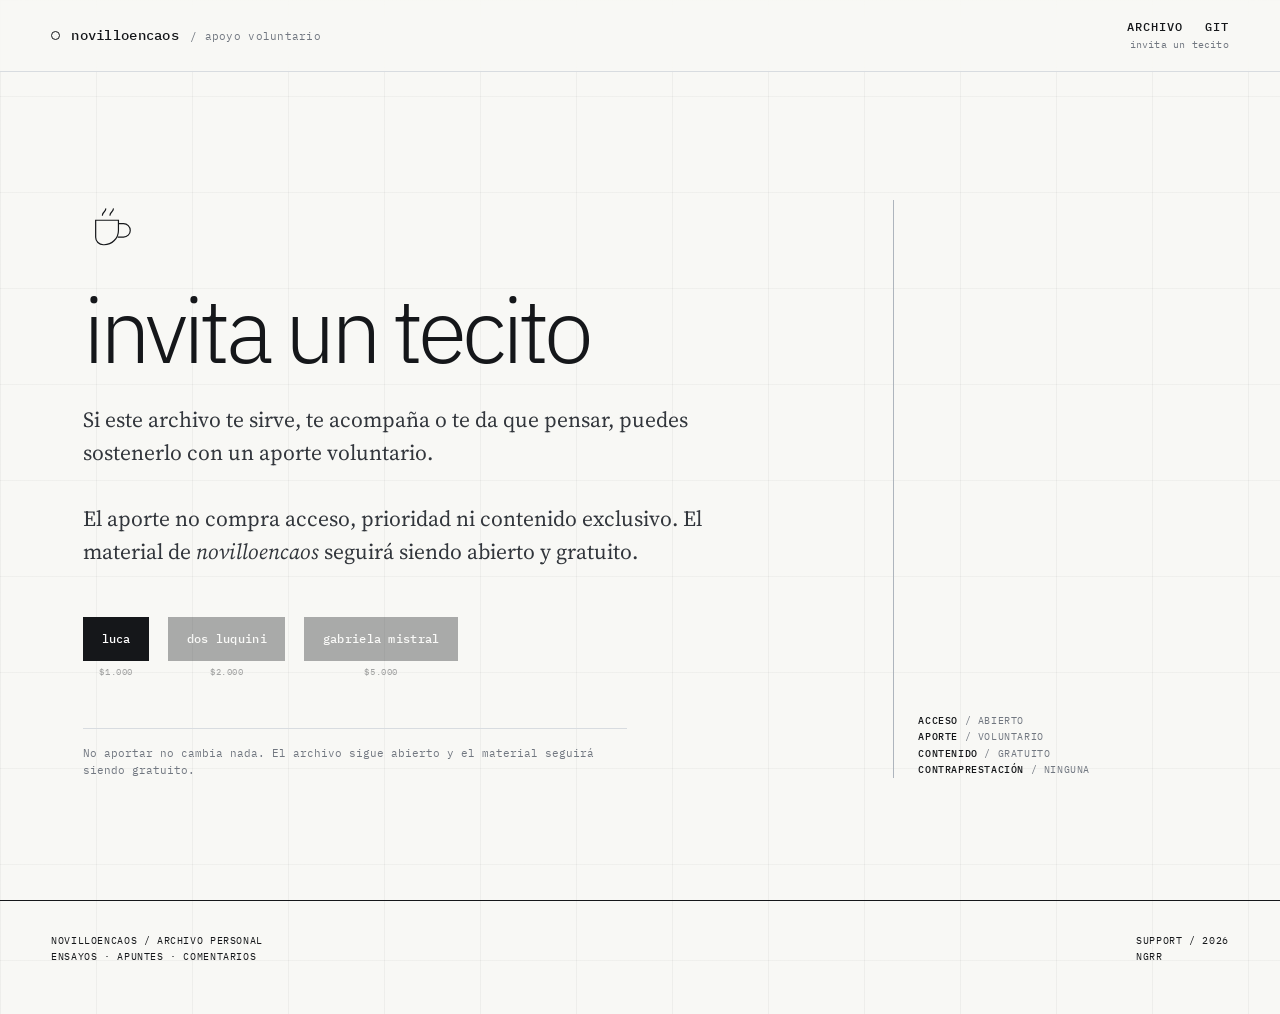
==== apoyar/index.html @ e767b3f0 "content: add voluntary support page" ====
<!doctype html>
<html lang="es">
<head>
  <meta charset="utf-8">
  <meta name="viewport" content="width=device-width,initial-scale=1">
  <meta name="description" content="Aporte voluntario para sostener novilloencaos. El archivo permanece abierto y gratuito.">
  <title>invita un tecito — novilloencaos</title>
  <link rel="stylesheet" href="../assets/css/site.css">
  <link rel="stylesheet" href="../assets/css/support.css">
</head>
<body class="site-grid">
  <header class="site-header">
    <a class="brand" href="../"><i aria-hidden="true"></i><span>novilloencaos</span><small>/ apoyo voluntario</small></a>
    <nav class="site-nav" aria-label="Navegación principal">
      <a href="../#archivo">Archivo</a>
      <a href="https://github.com/NGRR/novilloencaos">Git</a>
    </nav>
  </header>

  <main class="support-shell">
    <section class="support-page" aria-labelledby="support-title">
      <div class="support-main">
        <div class="support-cup" aria-hidden="true">
          <svg viewBox="0 0 64 64" fill="none" xmlns="http://www.w3.org/2000/svg">
            <path d="M15 24H42V36C42 45.3888 34.3888 53 25 53H24C19.0294 53 15 48.9706 15 44V24Z" stroke="currentColor" stroke-width="1.4"/>
            <path d="M42 28H48C52.4183 28 56 31.5817 56 36C56 40.4183 52.4183 44 48 44H41" stroke="currentColor" stroke-width="1.4"/>
            <path d="M23 18C23 14.5 27 14 27 10.5" stroke="currentColor" stroke-width="1.4" stroke-linecap="round"/>
            <path d="M32 18C32 14.5 36 14 36 10.5" stroke="currentColor" stroke-width="1.4" stroke-linecap="round"/>
          </svg>
        </div>

        <h1 id="support-title">invita un tecito</h1>

        <p class="support-copy">
          Si este archivo te sirve, te acompaña o te da que pensar, puedes sostenerlo con un aporte voluntario.
        </p>

        <p class="support-copy">
          El aporte no compra acceso, prioridad ni contenido exclusivo. El material de <em>novilloencaos</em> seguirá siendo abierto y gratuito.
        </p>

        <div class="support-options" aria-label="Opciones de aporte">
          <div class="support-option">
            <a class="support-button" href="https://pay.sumup.com/b2c/QKE87Z0O" target="_blank" rel="noopener noreferrer">luca</a>
            <span class="support-amount">$1.000</span>
          </div>

          <div class="support-option">
            <span class="support-button is-pending" aria-disabled="true">dos luquini</span>
            <span class="support-amount">$2.000</span>
          </div>

          <div class="support-option">
            <span class="support-button is-pending" aria-disabled="true">gabriela mistral</span>
            <span class="support-amount">$5.000</span>
          </div>
        </div>

        <p class="support-note">
          No aportar no cambia nada. El archivo sigue abierto y el material seguirá siendo gratuito.
        </p>
      </div>

      <aside class="support-meta" aria-label="Condiciones del aporte">
        <div>
          <strong>ACCESO</strong> / ABIERTO<br>
          <strong>APORTE</strong> / VOLUNTARIO<br>
          <strong>CONTENIDO</strong> / GRATUITO<br>
          <strong>CONTRAPRESTACIÓN</strong> / NINGUNA
        </div>
      </aside>
    </section>
  </main>

  <footer class="site-footer">
    <div>novilloencaos / archivo personal<br>ensayos · apuntes · comentarios</div>
    <div>support / 2026<br>NGRR</div>
  </footer>
  <script src="../assets/js/site.js"></script>
</body>
</html>
---- assets/css/site.css ----
@import url('https://fonts.googleapis.com/css2?family=IBM+Plex+Mono:wght@400;500&family=IBM+Plex+Sans:wght@300;400;500;600&family=Source+Serif+4:opsz,wght@8..60,400;8..60,500&display=swap');

:root{
  --paper:#f8f8f5;
  --white:#ffffff;
  --ink:#15171a;
  --muted:#717780;
  --line:#d8dce0;
  --line-strong:#aeb5bd;
  --blue:#1d4ed8;
  --blue-soft:#e9efff;
  --measure:76rem;
  --article:46rem;
  --gutter:clamp(1.25rem,4vw,4rem);
  --sans:'IBM Plex Sans',system-ui,sans-serif;
  --mono:'IBM Plex Mono',ui-monospace,monospace;
  --serif:'Source Serif 4',Georgia,serif;
}

*{box-sizing:border-box}
html{scroll-behavior:smooth}
body{
  margin:0;
  background:var(--paper);
  color:var(--ink);
  font-family:var(--sans);
  font-size:16px;
  line-height:1.6;
  -webkit-font-smoothing:antialiased;
}
a{color:inherit;text-decoration:none}
a:hover{color:var(--blue)}
::selection{background:var(--blue);color:#fff}

.site-grid{
  min-height:100vh;
  background-image:
    linear-gradient(to right,rgba(21,23,26,.045) 1px,transparent 1px),
    linear-gradient(to bottom,rgba(21,23,26,.035) 1px,transparent 1px);
  background-size:96px 96px;
}

.site-header{
  position:sticky;
  top:0;
  z-index:50;
  display:grid;
  grid-template-columns:1fr auto;
  align-items:center;
  min-height:72px;
  padding:0 var(--gutter);
  border-bottom:1px solid var(--line);
  background:rgba(248,248,245,.92);
  backdrop-filter:blur(16px);
}
.brand{
  display:flex;
  align-items:baseline;
  gap:.7rem;
  font:500 .85rem/1 var(--mono);
  letter-spacing:.02em;
}
.brand i{display:inline-block;width:9px;height:9px;border:1px solid var(--ink);border-radius:50%}
.brand small{color:var(--muted);font-weight:400}
.site-nav{display:flex;gap:1.4rem;font:500 .72rem/1 var(--mono);text-transform:uppercase;letter-spacing:.08em}

.page-shell{max-width:var(--measure);margin:0 auto;padding:0 var(--gutter)}
.hero{
  position:relative;
  min-height:72vh;
  display:grid;
  grid-template-columns:minmax(0,1.45fr) minmax(240px,.55fr);
  gap:clamp(3rem,8vw,8rem);
  align-items:end;
  padding:clamp(6rem,10vw,10rem) 0 4.5rem;
  border-bottom:1px solid var(--ink);
}
.hero:before{
  content:'00—ARCHIVO / 2026';
  position:absolute;
  top:2rem;
  left:0;
  font:500 .66rem/1 var(--mono);
  letter-spacing:.1em;
  color:var(--muted);
}
.hero-copy h1{
  margin:0;
  max-width:13ch;
  font:300 clamp(4rem,10vw,9rem)/.84 var(--sans);
  letter-spacing:-.065em;
}
.hero-copy h1 span{display:block;color:var(--blue)}
.hero-copy p{
  max-width:44rem;
  margin:2rem 0 0;
  font:400 clamp(1.15rem,2vw,1.55rem)/1.45 var(--serif);
}
.hero-meta{
  align-self:stretch;
  display:flex;
  flex-direction:column;
  justify-content:flex-end;
  border-left:1px solid var(--line-strong);
  padding-left:1.5rem;
  font:400 .68rem/1.55 var(--mono);
  text-transform:uppercase;
  letter-spacing:.06em;
  color:var(--muted);
}
.hero-meta .axis{margin:0 0 auto;display:grid;gap:.5rem}
.hero-meta .axis:before{content:'';width:100%;height:1px;background:var(--ink)}

.archive{padding:5rem 0 8rem}
.archive-head{
  display:grid;
  grid-template-columns:1fr 2fr;
  gap:2rem;
  padding-bottom:1rem;
  border-bottom:1px solid var(--line-strong);
  font:500 .68rem/1 var(--mono);
  text-transform:uppercase;
  letter-spacing:.08em;
}
.archive-list{list-style:none;margin:0;padding:0}
.archive-item{
  display:grid;
  grid-template-columns:minmax(100px,.45fr) minmax(0,2fr) minmax(160px,.65fr);
  gap:2rem;
  padding:2rem 0 2.25rem;
  border-bottom:1px solid var(--line);
  transition:padding .2s ease;
}
.archive-item:hover{padding-left:1rem}
.archive-code{font:400 .68rem/1.5 var(--mono);color:var(--muted)}
.archive-title h2{margin:0;font:400 clamp(1.8rem,3.3vw,3rem)/1.05 var(--sans);letter-spacing:-.035em}
.archive-title p{max-width:42rem;margin:.8rem 0 0;color:#3d4248;font-family:var(--serif);font-size:1.04rem}
.archive-tags{display:flex;flex-wrap:wrap;align-content:flex-start;gap:.4rem}
.tag{border:1px solid var(--line-strong);padding:.25rem .42rem;font:400 .61rem/1 var(--mono);text-transform:uppercase;letter-spacing:.04em;background:rgba(255,255,255,.55)}

.site-footer{
  display:grid;
  grid-template-columns:1fr auto;
  gap:2rem;
  align-items:end;
  padding:2rem var(--gutter) 3rem;
  border-top:1px solid var(--ink);
  font:400 .64rem/1.6 var(--mono);
  text-transform:uppercase;
  letter-spacing:.06em;
}

/* Ensayo */
.reading-progress{position:fixed;top:71px;left:0;z-index:60;height:2px;width:0;background:var(--blue)}
.essay-shell{max-width:var(--measure);margin:0 auto;padding:0 var(--gutter)}
.essay-hero{
  position:relative;
  display:grid;
  grid-template-columns:minmax(0,2fr) minmax(220px,.7fr);
  gap:clamp(3rem,8vw,8rem);
  padding:clamp(5rem,9vw,9rem) 0 4rem;
  border-bottom:1px solid var(--ink);
}
.essay-kicker{font:500 .68rem/1.4 var(--mono);text-transform:uppercase;letter-spacing:.1em;color:var(--blue);margin:0 0 2rem}
.essay-hero h1{max-width:15ch;margin:0;font:300 clamp(3.3rem,7vw,6.8rem)/.9 var(--sans);letter-spacing:-.06em}
.essay-deck{max-width:46rem;margin:2rem 0 0;font:400 clamp(1.15rem,2vw,1.45rem)/1.45 var(--serif);color:#32363c}
.essay-spec{
  align-self:end;
  border-left:1px solid var(--line-strong);
  padding-left:1.25rem;
  font:400 .66rem/1.65 var(--mono);
  text-transform:uppercase;
  color:var(--muted);
}
.essay-spec strong{color:var(--ink);font-weight:500}

.essay-layout{
  display:grid;
  grid-template-columns:minmax(150px,.4fr) minmax(0,1.55fr) minmax(130px,.35fr);
  gap:clamp(2rem,5vw,5rem);
  align-items:start;
  padding:4.5rem 0 7rem;
}
.toc{
  position:sticky;
  top:108px;
  max-height:calc(100vh - 130px);
  overflow:auto;
  font:400 .64rem/1.35 var(--mono);
}
.toc-title{display:block;margin-bottom:1rem;padding-bottom:.65rem;border-bottom:1px solid var(--line-strong);text-transform:uppercase;letter-spacing:.08em;color:var(--muted)}
.toc ol{list-style:none;margin:0;padding:0;counter-reset:toc}
.toc li{counter-increment:toc;border-bottom:1px solid var(--line)}
.toc a{display:grid;grid-template-columns:2rem 1fr;gap:.45rem;padding:.55rem 0;color:#555b63}
.toc a:before{content:counter(toc,decimal-leading-zero);color:var(--blue)}
.toc a.active{color:var(--ink);font-weight:500}

.essay-body{min-width:0}
.essay-section{scroll-margin-top:110px;padding:0 0 4.75rem}
.essay-section+.essay-section{padding-top:1.5rem;border-top:1px solid var(--line)}
.section-number{display:block;margin:0 0 1.1rem;font:500 .68rem/1 var(--mono);letter-spacing:.08em;color:var(--blue)}
.essay-section h2{margin:0 0 1.7rem;font:400 clamp(1.9rem,3.5vw,3.2rem)/1.05 var(--sans);letter-spacing:-.04em}
.essay-section p{max-width:var(--article);margin:0 0 1.35rem;font:400 1.08rem/1.78 var(--serif);color:#25282d}
.essay-section p:first-of-type{font-size:1.18rem;color:var(--ink)}
.essay-section em{font-style:italic}
.essay-section strong{font-weight:500}

.margin-notes{position:sticky;top:108px;font:400 .62rem/1.55 var(--mono);color:var(--muted)}
.margin-note{position:relative;margin-bottom:2rem;padding-top:.75rem;border-top:1px solid var(--line-strong)}
.margin-note:before{content:'+';position:absolute;left:-1rem;top:.67rem;color:var(--blue)}
.margin-note b{display:block;margin-bottom:.35rem;color:var(--ink);font-weight:500;text-transform:uppercase;letter-spacing:.04em}

.quote-axis{
  position:relative;
  margin:3rem 0 3.2rem;
  padding:1.5rem 0 1.5rem 2rem;
  border-left:2px solid var(--blue);
  font:400 1.35rem/1.5 var(--serif);
}
.quote-axis:before{content:'FIG. / AXIS';position:absolute;top:-.85rem;left:0;background:var(--paper);padding-right:.5rem;font:500 .58rem/1 var(--mono);letter-spacing:.08em;color:var(--muted)}

.source-note{
  max-width:var(--article);
  margin:0 0 4.75rem;
  padding:1.15rem 1.25rem 1.25rem;
  border:1px solid var(--line-strong);
  background:rgba(255,255,255,.42);
}
.source-note b{
  display:block;
  margin-bottom:.65rem;
  font:500 .62rem/1 var(--mono);
  letter-spacing:.1em;
  color:var(--blue);
}
.source-note p{
  margin:0;
  font:400 .78rem/1.65 var(--mono);
  color:#454a51;
}
.closing-question{
  max-width:var(--article);
  margin:3.5rem 0 0;
  padding:2.25rem 0 .25rem;
  border-top:1px solid var(--ink);
  font:400 clamp(1.7rem,3.4vw,2.8rem)/1.2 var(--serif);
  letter-spacing:-.025em;
}
.closing-question:before{
  content:'PREGUNTA / ABIERTA';
  display:block;
  margin-bottom:1.25rem;
  font:500 .58rem/1 var(--mono);
  letter-spacing:.1em;
  color:var(--blue);
}

.back-link{display:inline-flex;align-items:center;gap:.6rem;margin-top:1rem;font:500 .66rem/1 var(--mono);text-transform:uppercase;letter-spacing:.08em}
.back-link:before{content:'←'}

@media(max-width:900px){
  .hero,.essay-hero{grid-template-columns:1fr;min-height:auto}
  .hero-meta,.essay-spec{border-left:0;border-top:1px solid var(--line-strong);padding:1rem 0 0}
  .archive-item{grid-template-columns:90px 1fr}.archive-tags{grid-column:2}
  .essay-layout{grid-template-columns:1fr}.toc,.margin-notes{position:static;max-height:none}
  .toc{border-bottom:1px solid var(--line-strong);padding-bottom:2rem}.margin-notes{display:none}
}

@media(max-width:640px){
  :root{--gutter:1rem}
  .site-grid{background-size:48px 48px}
  .site-header{min-height:62px}.reading-progress{top:61px}
  .site-nav{gap:.8rem;font-size:.61rem}.site-nav a:nth-child(2){display:none}
  .brand small{display:none}
  .hero{padding-top:6rem}.hero-copy h1{font-size:clamp(3.7rem,20vw,6rem)}
  .archive-head{grid-template-columns:1fr}.archive-head span:last-child{display:none}
  .archive-item{grid-template-columns:1fr;gap:.65rem;padding:1.5rem 0}.archive-item:hover{padding-left:0}.archive-tags{grid-column:auto}
  .essay-hero{padding-top:4.5rem}.essay-hero h1{font-size:clamp(3rem,16vw,5rem)}
  .essay-layout{padding-top:2.5rem}.essay-section{padding-bottom:3.5rem}
  .essay-section p{font-size:1.04rem;line-height:1.72}
  .source-note{margin-bottom:3.5rem}
  .closing-question{font-size:clamp(1.55rem,8vw,2.1rem)}
  .site-footer{grid-template-columns:1fr}
}

@media(prefers-reduced-motion:reduce){html{scroll-behavior:auto}*{transition:none!important}}
---- assets/css/support.css ----
.header-actions{
  display:flex;
  flex-direction:column;
  align-items:flex-end;
  gap:.42rem;
}

.support-utility{
  font:400 .62rem/1 var(--mono);
  letter-spacing:.02em;
  color:var(--muted);
  text-transform:none;
}

.support-utility:hover,
.support-utility:focus-visible{color:var(--ink)}

.support-shell{
  max-width:var(--measure);
  min-height:calc(100vh - 72px);
  margin:0 auto;
  padding:0 var(--gutter);
}

.support-page{
  display:grid;
  grid-template-columns:minmax(0,1.4fr) minmax(220px,.6fr);
  gap:clamp(3rem,8vw,8rem);
  padding:clamp(6rem,10vw,9rem) 0 7rem;
}

.support-main{max-width:48rem}

.support-cup{
  width:54px;
  height:54px;
  margin:0 0 2.25rem;
  color:var(--ink);
}

.support-cup svg{display:block;width:100%;height:100%}

.support-page h1{
  margin:0;
  font:300 clamp(3.4rem,7vw,6.4rem)/.9 var(--sans);
  letter-spacing:-.055em;
}

.support-copy{
  max-width:39rem;
  margin:2rem 0 0;
  font:400 clamp(1.1rem,1.8vw,1.35rem)/1.55 var(--serif);
  color:#32363c;
}

.support-options{
  display:flex;
  align-items:flex-start;
  gap:clamp(.65rem,1.5vw,1.2rem);
  flex-wrap:wrap;
  margin-top:3rem;
}

.support-option{
  display:flex;
  flex-direction:column;
  align-items:center;
  gap:.42rem;
}

.support-button{
  display:inline-flex;
  align-items:center;
  justify-content:center;
  min-height:44px;
  padding:0 1.15rem;
  background:var(--ink);
  color:#fff;
  border:0;
  font:500 .72rem/1 var(--mono);
  letter-spacing:.025em;
  white-space:nowrap;
  text-decoration:none;
  transition:opacity .16s ease,background-color .16s ease;
}

.support-button:hover,
.support-button:focus-visible{
  color:#fff;
  background:#2a2d31;
}

.support-button.is-pending{
  cursor:default;
  opacity:.34;
}

.support-amount{
  font:400 .58rem/1 var(--mono);
  letter-spacing:.06em;
  color:rgba(21,23,26,.38);
}

.support-note{
  max-width:34rem;
  margin:3.2rem 0 0;
  padding-top:1rem;
  border-top:1px solid var(--line);
  font:400 .66rem/1.6 var(--mono);
  color:var(--muted);
}

.support-meta{
  align-self:stretch;
  display:flex;
  flex-direction:column;
  justify-content:flex-end;
  border-left:1px solid var(--line-strong);
  padding-left:1.5rem;
  font:400 .62rem/1.65 var(--mono);
  text-transform:uppercase;
  letter-spacing:.06em;
  color:var(--muted);
}

.support-meta strong{color:var(--ink);font-weight:500}

@media(max-width:900px){
  .support-page{grid-template-columns:1fr}
  .support-meta{border-left:0;border-top:1px solid var(--line-strong);padding:1rem 0 0}
}

@media(max-width:640px){
  .header-actions{gap:.28rem}
  .support-utility{font-size:.56rem}
  .support-shell{min-height:calc(100vh - 62px)}
  .support-page{padding-top:4.5rem}
  .support-options{gap:.8rem .55rem}
  .support-button{padding:0 .85rem;font-size:.66rem}
}
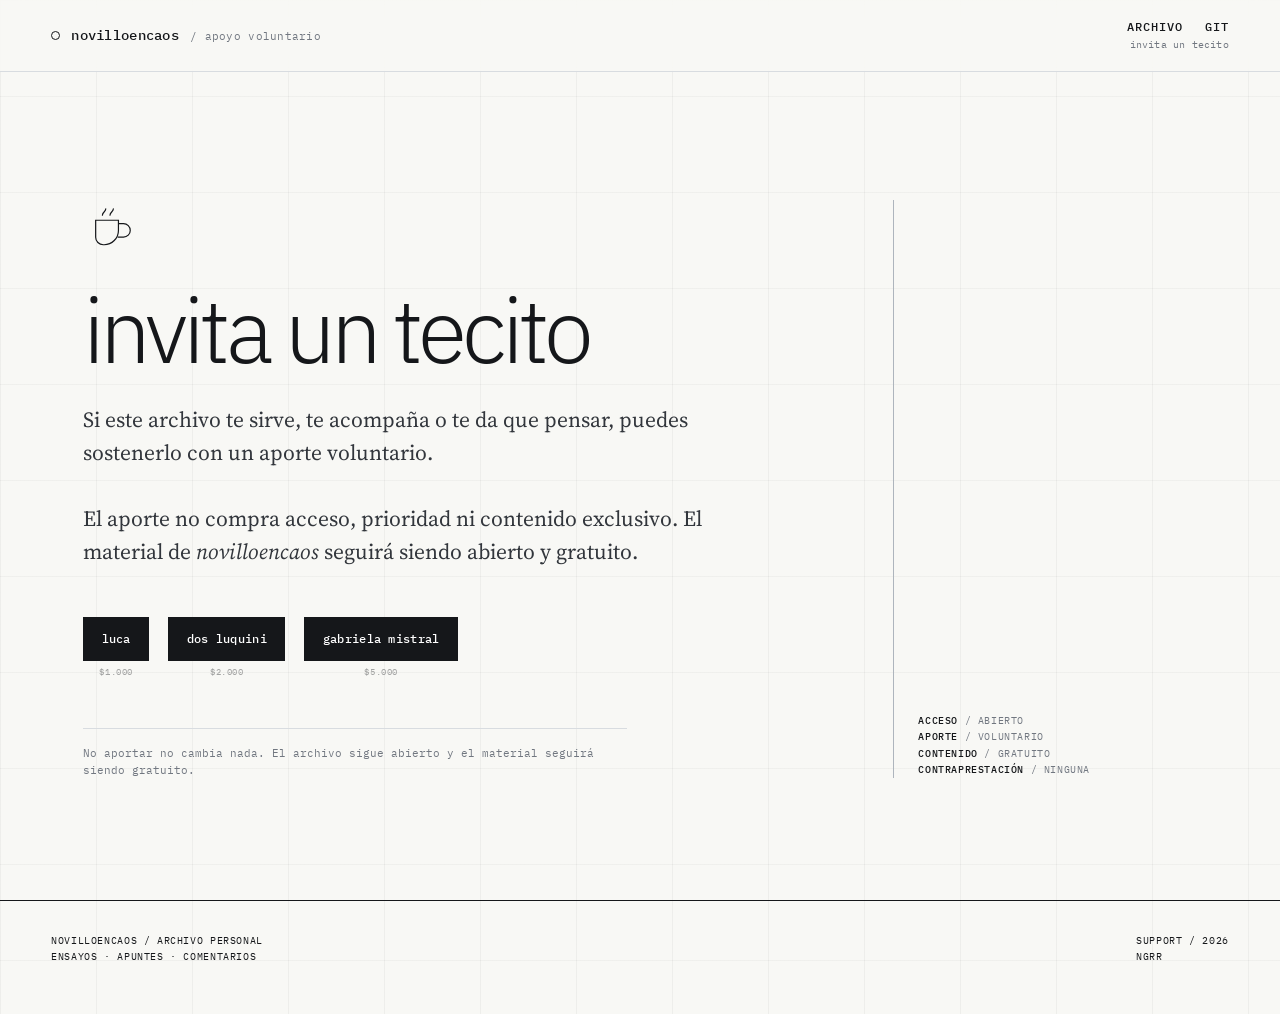
==== commit a1624ba5: "feat: activate SumUp support links" ====
--- a/apoyar/index.html
+++ b/apoyar/index.html
@@ -46,12 +46,12 @@
           </div>
 
           <div class="support-option">
-            <span class="support-button is-pending" aria-disabled="true">dos luquini</span>
+            <a class="support-button" href="https://pay.sumup.com/b2c/QGCTYVGB" target="_blank" rel="noopener noreferrer">dos luquini</a>
             <span class="support-amount">$2.000</span>
           </div>
 
           <div class="support-option">
-            <span class="support-button is-pending" aria-disabled="true">gabriela mistral</span>
+            <a class="support-button" href="https://pay.sumup.com/b2c/QKECT298" target="_blank" rel="noopener noreferrer">gabriela mistral</a>
             <span class="support-amount">$5.000</span>
           </div>
         </div>
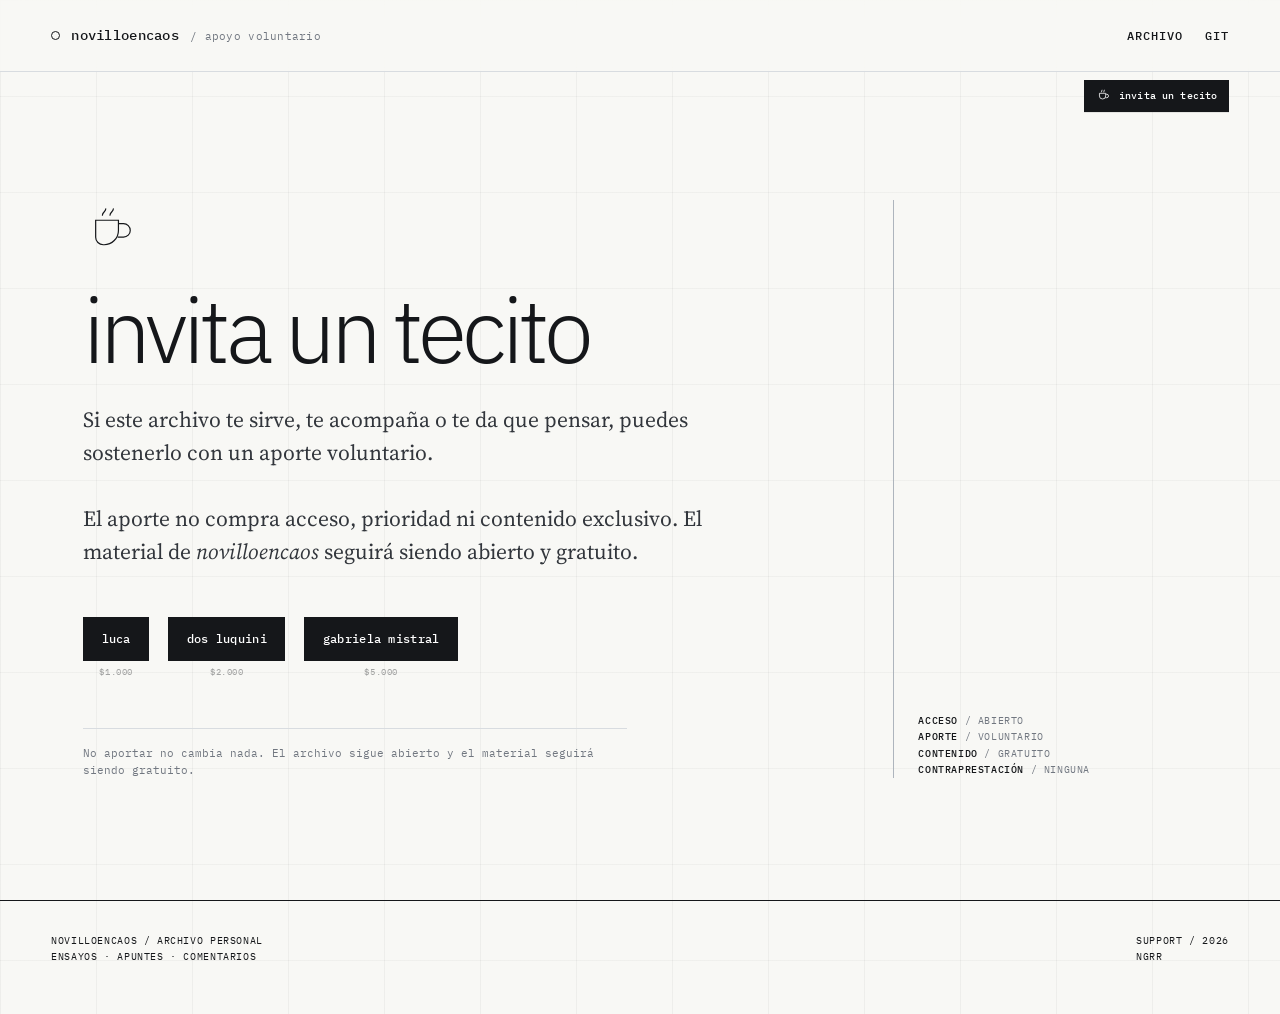
==== commit 0bdf5143: "fix: refresh tecito utility assets" ====
--- a/apoyar/index.html
+++ b/apoyar/index.html
@@ -6,7 +6,7 @@
   <meta name="description" content="Aporte voluntario para sostener novilloencaos. El archivo permanece abierto y gratuito.">
   <title>invita un tecito — novilloencaos</title>
   <link rel="stylesheet" href="../assets/css/site.css">
-  <link rel="stylesheet" href="../assets/css/support.css">
+  <link rel="stylesheet" href="../assets/css/support.css?v=20260917-3">
 </head>
 <body class="site-grid">
   <header class="site-header">
@@ -76,6 +76,6 @@
     <div>novilloencaos / archivo personal<br>ensayos · apuntes · comentarios</div>
     <div>support / 2026<br>NGRR</div>
   </footer>
-  <script src="../assets/js/site.js"></script>
+  <script src="../assets/js/site.js?v=20260917-3"></script>
 </body>
 </html>
--- a/assets/css/support.css
+++ b/assets/css/support.css
@@ -1,19 +1,35 @@
-.header-actions{
-  display:flex;
-  flex-direction:column;
-  align-items:flex-end;
-  gap:.42rem;
+.support-utility{
+  position:absolute;
+  top:calc(100% + .55rem);
+  right:var(--gutter);
+  display:inline-flex;
+  align-items:center;
+  gap:.5rem;
+  min-height:32px;
+  padding:.5rem .72rem;
+  background:var(--ink);
+  color:#fff;
+  font:500 .61rem/1 var(--mono);
+  letter-spacing:.015em;
+  text-transform:none;
+  white-space:nowrap;
+  box-shadow:0 1px 0 rgba(0,0,0,.08);
+  transition:background-color .16s ease,transform .16s ease;
 }
 
-.support-utility{
-  font:400 .62rem/1 var(--mono);
-  letter-spacing:.02em;
-  color:var(--muted);
-  text-transform:none;
+.support-utility-icon{
+  width:15px;
+  height:15px;
+  flex:0 0 15px;
+  color:currentColor;
 }
 
 .support-utility:hover,
-.support-utility:focus-visible{color:var(--ink)}
+.support-utility:focus-visible{
+  color:#fff;
+  background:#2a2d31;
+  transform:translateY(1px);
+}
 
 .support-shell{
   max-width:var(--measure);
@@ -131,8 +147,13 @@
 }
 
 @media(max-width:640px){
-  .header-actions{gap:.28rem}
-  .support-utility{font-size:.56rem}
+  .support-utility{
+    top:calc(100% + .45rem);
+    min-height:30px;
+    padding:.46rem .64rem;
+    font-size:.56rem;
+  }
+  .support-utility-icon{width:14px;height:14px;flex-basis:14px}
   .support-shell{min-height:calc(100vh - 62px)}
   .support-page{padding-top:4.5rem}
   .support-options{gap:.8rem .55rem}
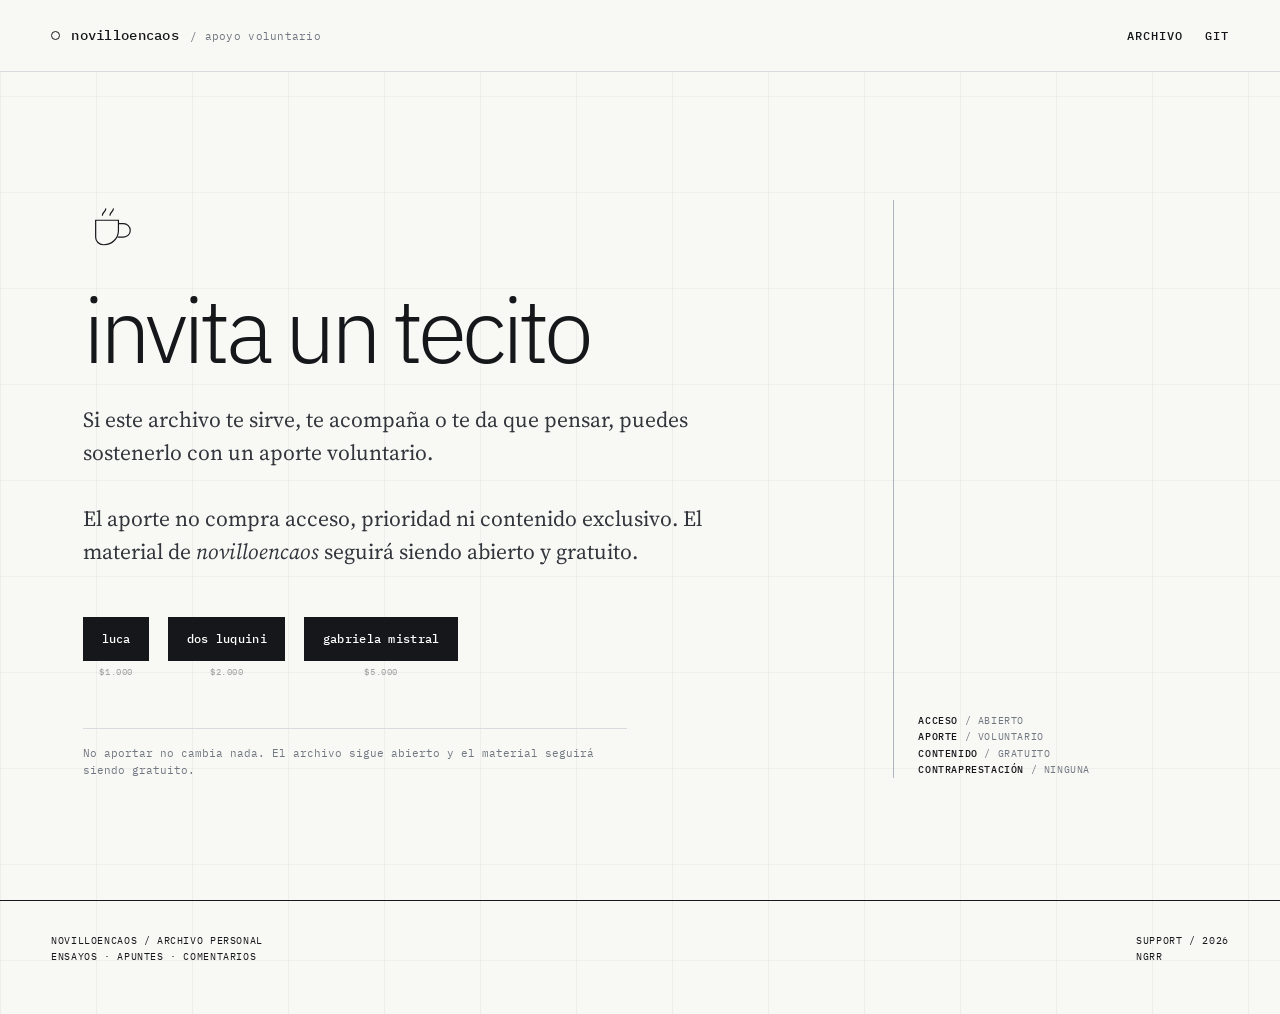
==== commit 1b8fa770: "style: integrate el mito and support template" ====
--- a/apoyar/index.html
+++ b/apoyar/index.html
@@ -5,8 +5,8 @@
   <meta name="viewport" content="width=device-width,initial-scale=1">
   <meta name="description" content="Aporte voluntario para sostener novilloencaos. El archivo permanece abierto y gratuito.">
   <title>invita un tecito — novilloencaos</title>
-  <link rel="stylesheet" href="../assets/css/site.css">
-  <link rel="stylesheet" href="../assets/css/support.css?v=20260917-3">
+  <link rel="stylesheet" href="../assets/css/site.css?v=20260917-4">
+  <link rel="stylesheet" href="../assets/css/support.css?v=20260917-4">
 </head>
 <body class="site-grid">
   <header class="site-header">
@@ -76,6 +76,6 @@
     <div>novilloencaos / archivo personal<br>ensayos · apuntes · comentarios</div>
     <div>support / 2026<br>NGRR</div>
   </footer>
-  <script src="../assets/js/site.js?v=20260917-3"></script>
+  <script src="../assets/js/site.js?v=20260917-4"></script>
 </body>
 </html>
--- a/assets/css/site.css
+++ b/assets/css/site.css
@@ -64,6 +64,54 @@
 .brand small{color:var(--muted);font-weight:400}
 .site-nav{display:flex;gap:1.4rem;font:500 .72rem/1 var(--mono);text-transform:uppercase;letter-spacing:.08em}
 
+/* Apoyo / componente común */
+.support-cta{
+  display:inline-flex;
+  align-items:center;
+  justify-content:center;
+  gap:.5rem;
+  min-height:34px;
+  padding:.55rem .78rem;
+  background:var(--ink);
+  color:#fff;
+  font:500 .61rem/1 var(--mono);
+  letter-spacing:.015em;
+  text-transform:none;
+  white-space:nowrap;
+  text-decoration:none;
+  transition:background-color .16s ease,transform .16s ease;
+}
+.support-cta svg{
+  display:block;
+  width:15px;
+  height:15px;
+  flex:0 0 15px;
+}
+.support-cta:hover,
+.support-cta:focus-visible{
+  color:#fff;
+  background:#2a2d31;
+}
+.support-utility{
+  position:absolute;
+  z-index:2;
+  top:calc(100% + .55rem);
+  right:var(--gutter);
+  box-shadow:0 1px 0 rgba(0,0,0,.08);
+}
+.support-utility:hover,
+.support-utility:focus-visible{transform:translateY(1px)}
+.article-support{
+  margin:0 0 1rem;
+  padding:2rem 0 0;
+  border-top:1px solid var(--line);
+}
+.site-footer.has-support{
+  grid-template-columns:1fr auto auto;
+  align-items:center;
+}
+.footer-support{justify-self:center}
+
 .page-shell{max-width:var(--measure);margin:0 auto;padding:0 var(--gutter)}
 .hero{
   position:relative;
@@ -84,6 +132,33 @@
   letter-spacing:.1em;
   color:var(--muted);
 }
+
+.hero-art{
+  display:grid;
+  grid-template-columns:minmax(0,1fr) auto;
+  gap:.65rem;
+  align-items:end;
+  max-width:44rem;
+  margin:0 0 2rem;
+}
+.hero-art img{
+  display:block;
+  width:100%;
+  height:auto;
+  filter:grayscale(1);
+  border:1px solid var(--line-strong);
+  background:#ddd;
+}
+.hero-art figcaption{
+  writing-mode:vertical-rl;
+  transform:rotate(180deg);
+  padding-bottom:.15rem;
+  font:500 .55rem/1 var(--mono);
+  letter-spacing:.12em;
+  text-transform:lowercase;
+  color:var(--muted);
+}
+
 .hero-copy h1{
   margin:0;
   max-width:13ch;
@@ -280,7 +355,12 @@
   .essay-section p{font-size:1.04rem;line-height:1.72}
   .source-note{margin-bottom:3.5rem}
   .closing-question{font-size:clamp(1.55rem,8vw,2.1rem)}
-  .site-footer{grid-template-columns:1fr}
+  .support-utility{top:calc(100% + .45rem);min-height:30px;padding:.46rem .64rem;font-size:.56rem}
+  .support-cta svg{width:14px;height:14px;flex-basis:14px}
+  .hero-art{gap:.45rem;margin-bottom:1.5rem}
+  .hero-art figcaption{font-size:.5rem}
+  .site-footer,.site-footer.has-support{grid-template-columns:1fr}
+  .footer-support{justify-self:start}
 }
 
 @media(prefers-reduced-motion:reduce){html{scroll-behavior:auto}*{transition:none!important}}
--- a/assets/css/support.css
+++ b/assets/css/support.css
@@ -1,36 +1,3 @@
-.support-utility{
-  position:absolute;
-  top:calc(100% + .55rem);
-  right:var(--gutter);
-  display:inline-flex;
-  align-items:center;
-  gap:.5rem;
-  min-height:32px;
-  padding:.5rem .72rem;
-  background:var(--ink);
-  color:#fff;
-  font:500 .61rem/1 var(--mono);
-  letter-spacing:.015em;
-  text-transform:none;
-  white-space:nowrap;
-  box-shadow:0 1px 0 rgba(0,0,0,.08);
-  transition:background-color .16s ease,transform .16s ease;
-}
-
-.support-utility-icon{
-  width:15px;
-  height:15px;
-  flex:0 0 15px;
-  color:currentColor;
-}
-
-.support-utility:hover,
-.support-utility:focus-visible{
-  color:#fff;
-  background:#2a2d31;
-  transform:translateY(1px);
-}
-
 .support-shell{
   max-width:var(--measure);
   min-height:calc(100vh - 72px);
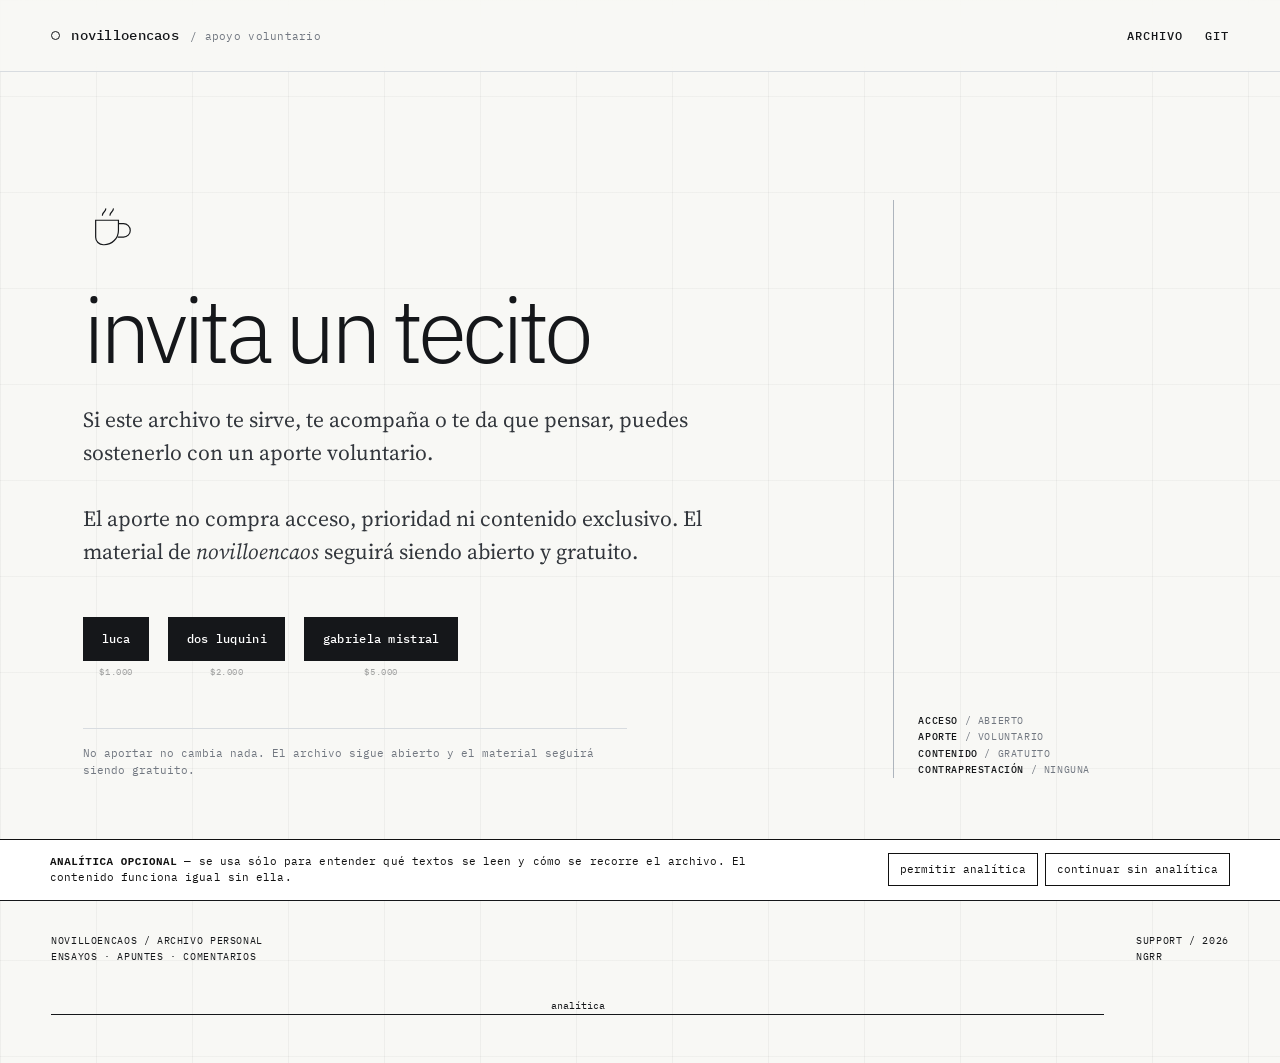
==== commit 0defe7fb: "chore: refresh community interaction assets" ====
--- a/apoyar/index.html
+++ b/apoyar/index.html
@@ -5,7 +5,7 @@
   <meta name="viewport" content="width=device-width,initial-scale=1">
   <meta name="description" content="Aporte voluntario para sostener novilloencaos. El archivo permanece abierto y gratuito.">
   <title>invita un tecito — novilloencaos</title>
-  <link rel="stylesheet" href="../assets/css/site.css?v=20260917-4">
+  <link rel="stylesheet" href="../assets/css/site.css?v=20260922-1">
   <link rel="stylesheet" href="../assets/css/support.css?v=20260917-4">
 </head>
 <body class="site-grid">
@@ -76,6 +76,6 @@
     <div>novilloencaos / archivo personal<br>ensayos · apuntes · comentarios</div>
     <div>support / 2026<br>NGRR</div>
   </footer>
-  <script src="../assets/js/site.js?v=20260917-4"></script>
+  <script src="../assets/js/site.js?v=20260922-1"></script>
 </body>
 </html>
--- a/assets/css/site.css
+++ b/assets/css/site.css
@@ -95,16 +95,37 @@
 .support-utility{
   position:absolute;
   z-index:2;
-  top:calc(100% + .55rem);
+  top:72px;
   right:var(--gutter);
   box-shadow:0 1px 0 rgba(0,0,0,.08);
 }
 .support-utility:hover,
 .support-utility:focus-visible{transform:translateY(1px)}
+.support-utility--article,
+.support-cta--article{
+  background:var(--white);
+  color:var(--ink);
+  border:1px solid var(--ink);
+}
+.support-utility--article:hover,
+.support-utility--article:focus-visible,
+.support-cta--article:hover,
+.support-cta--article:focus-visible{
+  background:#fff;
+  color:var(--ink);
+}
 .article-support{
+  display:flex;
+  align-items:center;
+  gap:.8rem;
+  flex-wrap:wrap;
   margin:0 0 1rem;
   padding:2rem 0 0;
   border-top:1px solid var(--line);
+}
+.article-support-copy{
+  font:400 .94rem/1.4 var(--serif);
+  color:#4b5057;
 }
 .site-footer.has-support{
   grid-template-columns:1fr auto auto;
@@ -124,7 +145,7 @@
   border-bottom:1px solid var(--ink);
 }
 .hero:before{
-  content:'00—ARCHIVO / 2026';
+  content:'SYS.NVC // ARCHIVE MOUNTED // LINK: DEGRADED';
   position:absolute;
   top:2rem;
   left:0;
@@ -345,7 +366,7 @@
   :root{--gutter:1rem}
   .site-grid{background-size:48px 48px}
   .site-header{min-height:62px}.reading-progress{top:61px}
-  .site-nav{gap:.8rem;font-size:.61rem}.site-nav a:nth-child(2){display:none}
+  .site-nav{gap:.8rem;font-size:.61rem}.site-nav a[href*="github.com"]{display:none}
   .brand small{display:none}
   .hero{padding-top:6rem}.hero-copy h1{font-size:clamp(3.7rem,20vw,6rem)}
   .archive-head{grid-template-columns:1fr}.archive-head span:last-child{display:none}
@@ -355,8 +376,10 @@
   .essay-section p{font-size:1.04rem;line-height:1.72}
   .source-note{margin-bottom:3.5rem}
   .closing-question{font-size:clamp(1.55rem,8vw,2.1rem)}
-  .support-utility{top:calc(100% + .45rem);min-height:30px;padding:.46rem .64rem;font-size:.56rem}
+  .support-utility{top:62px;min-height:30px;padding:.46rem .64rem;font-size:.56rem}
   .support-cta svg{width:14px;height:14px;flex-basis:14px}
+  .article-support{gap:.65rem}
+  .article-support-copy{font-size:.9rem}
   .hero-art{gap:.45rem;margin-bottom:1.5rem}
   .hero-art figcaption{font-size:.5rem}
   .site-footer,.site-footer.has-support{grid-template-columns:1fr}
@@ -364,3 +387,135 @@
 }
 
 @media(prefers-reduced-motion:reduce){html{scroll-behavior:auto}*{transition:none!important}}
+
+
+/* Resonancias / notas / tecitos */
+.nvc-interactions{
+  min-width:0;
+  margin-top:.2rem;
+  font-family:var(--mono);
+}
+.archive-item>.nvc-interactions{
+  grid-column:2 / 4;
+  margin-top:-.9rem;
+}
+.nvc-interactions--article{
+  margin:1rem 0 2rem;
+  padding-top:1.5rem;
+  border-top:1px solid var(--line);
+}
+.nvc-interaction-bar{
+  display:flex;
+  align-items:center;
+  flex-wrap:wrap;
+  gap:0;
+  min-height:35px;
+}
+.nvc-interaction{
+  appearance:none;
+  display:inline-flex;
+  align-items:center;
+  gap:.38rem;
+  min-height:32px;
+  margin:0;
+  padding:.4rem .68rem;
+  border:0;
+  border-left:1px solid var(--line);
+  background:transparent;
+  color:#4b5057;
+  font:500 .61rem/1 var(--mono);
+  letter-spacing:.035em;
+  text-transform:lowercase;
+  cursor:pointer;
+  text-decoration:none;
+}
+.nvc-interaction:first-child{
+  border-left:0;
+  padding-left:0;
+}
+.nvc-interaction:hover,
+.nvc-interaction:focus-visible{
+  color:var(--ink);
+  outline:none;
+}
+.nvc-interaction[aria-expanded="true"]{
+  color:var(--blue);
+}
+.nvc-interaction-symbol{
+  font-size:.86rem;
+  line-height:1;
+}
+.nvc-interaction-count{
+  min-width:1ch;
+  color:var(--muted);
+  font-weight:400;
+  font-variant-numeric:tabular-nums;
+}
+.nvc-tea-count svg{
+  width:14px;
+  height:14px;
+  flex:0 0 14px;
+}
+.nvc-discussion{
+  margin-top:1rem;
+  padding:1rem 0 0;
+  border-top:1px solid var(--line);
+}
+.nvc-discussion[hidden]{display:none}
+.nvc-discussion-head{
+  display:flex;
+  justify-content:space-between;
+  align-items:center;
+  gap:1rem;
+  margin-bottom:1rem;
+  color:var(--muted);
+  font:500 .58rem/1 var(--mono);
+  letter-spacing:.09em;
+}
+.nvc-discussion-head button{
+  appearance:none;
+  border:0;
+  background:transparent;
+  color:var(--muted);
+  padding:0;
+  font:400 .58rem/1 var(--mono);
+  cursor:pointer;
+}
+.nvc-discussion-head button:hover,
+.nvc-discussion-head button:focus-visible{
+  color:var(--ink);
+  outline:none;
+}
+.nvc-giscus-mount,
+.nvc-giscus-mount .giscus,
+.nvc-giscus-mount .giscus-frame{
+  width:100%;
+}
+.nvc-discussion-offline{
+  margin:.75rem 0 0;
+  padding:.9rem 0;
+  border-top:1px dashed var(--line-strong);
+  color:var(--muted);
+  font:400 .62rem/1.5 var(--mono);
+  letter-spacing:.05em;
+}
+
+@media(max-width:900px){
+  .archive-item>.nvc-interactions{grid-column:2}
+}
+
+@media(max-width:640px){
+  .archive-item>.nvc-interactions{
+    grid-column:auto;
+    margin-top:.25rem;
+  }
+  .nvc-interaction-bar{
+    border-top:1px solid var(--line);
+    padding-top:.45rem;
+  }
+  .nvc-interaction{
+    flex:0 0 auto;
+    padding:.42rem .55rem;
+  }
+  .nvc-interaction:first-child{padding-left:0}
+}
